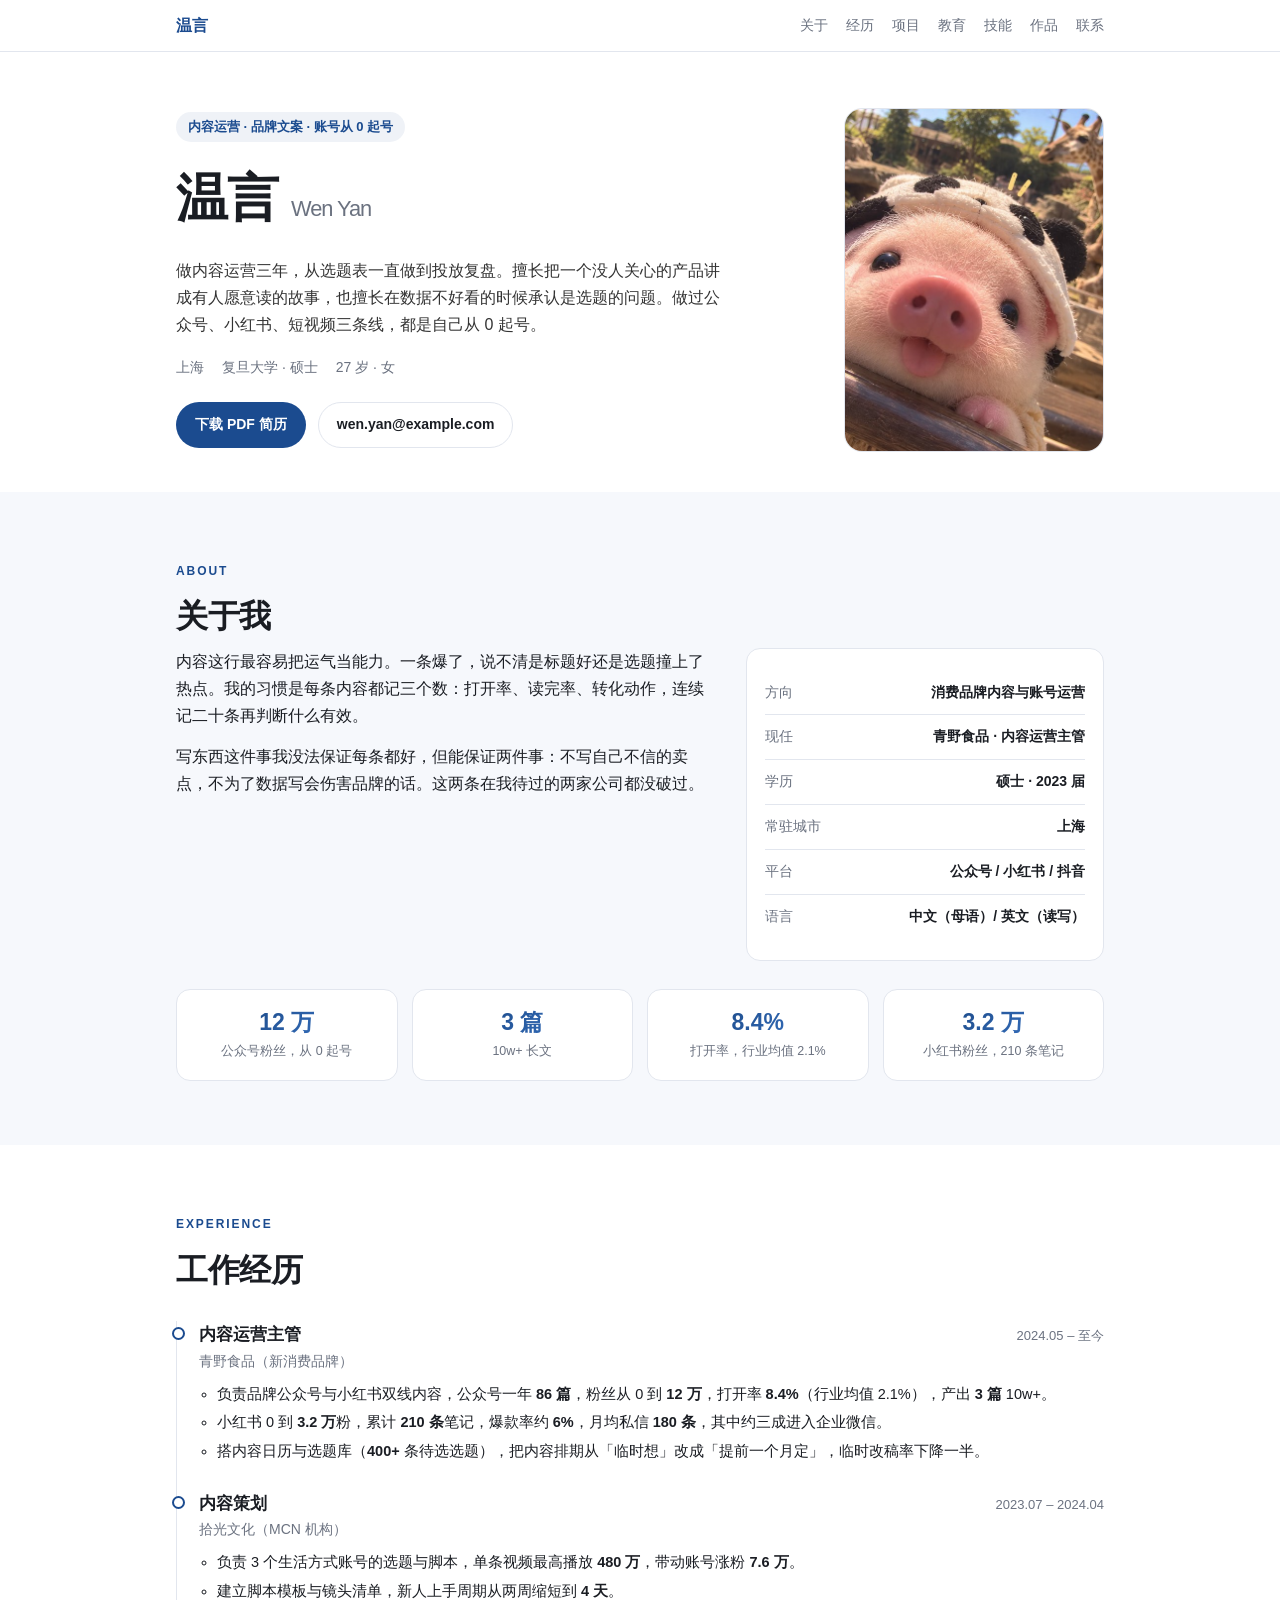
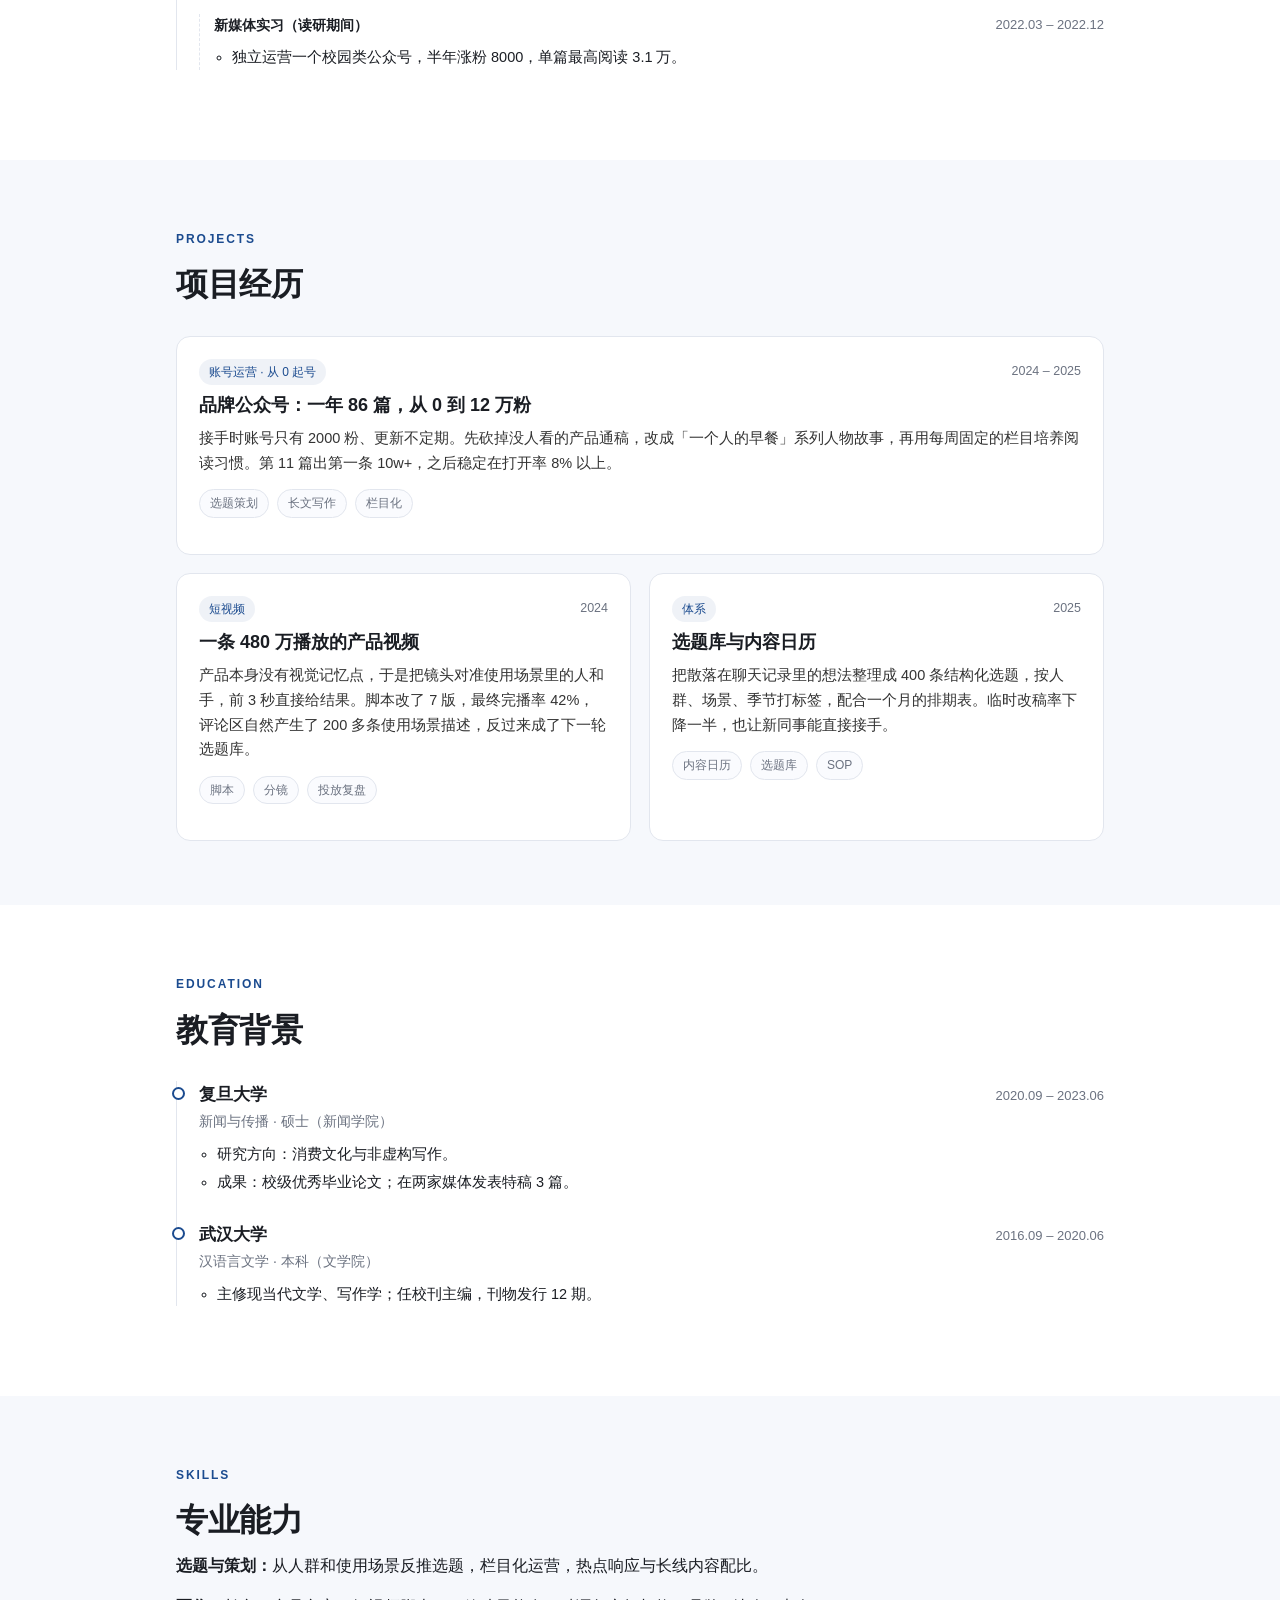
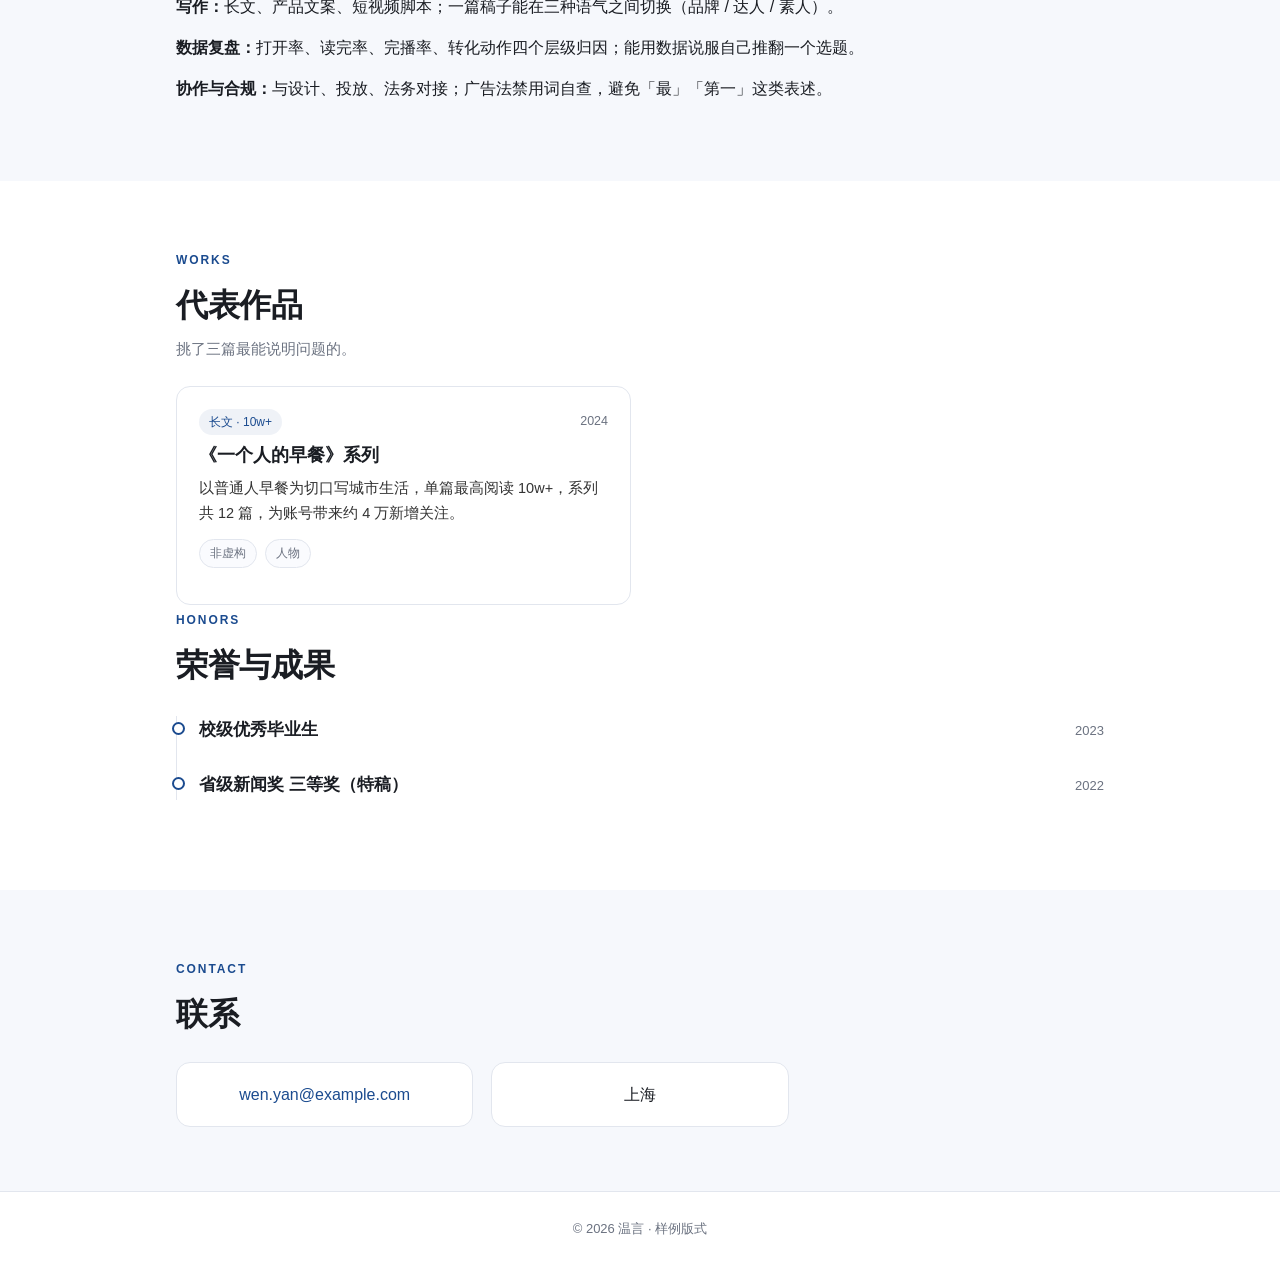
==== arts/index.html @ 9afc3bcb "resume samples: four disciplines, one page each" ====
<!DOCTYPE html>
<html lang="zh-CN">
<head>
<meta charset="UTF-8">
<meta name="viewport" content="width=device-width, initial-scale=1">
<title>温言 · 内容运营</title>
<meta name="description" content="新闻与传播硕士，消费品牌内容运营。做过公众号从 0 到 12 万粉、小红书 0 到 3 万粉，写过三条 10w+。">
<meta name="author" content="温言">
<meta name="robots" content="noindex, nofollow">
<meta property="og:title" content="温言 · 内容运营">
<meta property="og:type" content="profile">
<link rel="icon" type="image/png" sizes="32x32" href="assets/img/avatar-32.png">
<link rel="apple-touch-icon" href="assets/img/avatar-180.png">
<link rel="stylesheet" href="assets/css/style.css">
</head>
<body>
<nav class="nav"><div class="nav__inner"><a class="nav__brand" href="#top">温言</a>
<div class="nav__links">
<a href="#about">关于</a><a href="#experience">经历</a><a href="#projects">项目</a>
<a href="#education">教育</a><a href="#skills">技能</a><a href="#works">作品</a><a href="#contact">联系</a>
</div></div></nav>
<main id="top">
<section class="hero"><div class="wrap hero__inner"><div>
<p class="hero__eyebrow">内容运营 · 品牌文案 · 账号从 0 起号</p>
<h1 class="hero__name">温言<small>Wen Yan</small></h1>
<p class="hero__role">做内容运营三年，从选题表一直做到投放复盘。擅长把一个没人关心的产品讲成有人愿意读的故事，也擅长在数据不好看的时候承认是选题的问题。做过公众号、小红书、短视频三条线，都是自己从 0 起号。</p>
<ul class="hero__meta"><li>上海</li><li>复旦大学 · 硕士</li><li>27 岁 · 女</li></ul>
<div class="hero__cta"><a class="btn btn--primary" href="assets/resume.pdf" target="_blank" rel="noopener">下载 PDF 简历</a>
<a class="btn btn--ghost" href="mailto:wen.yan@example.com">wen.yan@example.com</a></div>
</div><div class="hero__avatar"><img src="assets/img/avatar.jpg" alt="温言" width="520" height="689"></div>
</div></section>

<section class="section section--alt" id="about"><div class="wrap">
<div class="section__head reveal"><span class="section__kicker">About</span><h2 class="section__title">关于我</h2></div>
<div class="about"><div class="about__text reveal"><p>内容这行最容易把运气当能力。一条爆了，说不清是标题好还是选题撞上了热点。我的习惯是每条内容都记三个数：打开率、读完率、转化动作，连续记二十条再判断什么有效。</p><p>写东西这件事我没法保证每条都好，但能保证两件事：不写自己不信的卖点，不为了数据写会伤害品牌的话。这两条在我待过的两家公司都没破过。</p></div>
<aside class="facts reveal"><dl><div class="facts__row"><dt>方向</dt><dd>消费品牌内容与账号运营</dd></div><div class="facts__row"><dt>现任</dt><dd>青野食品 · 内容运营主管</dd></div><div class="facts__row"><dt>学历</dt><dd>硕士 · 2023 届</dd></div><div class="facts__row"><dt>常驻城市</dt><dd>上海</dd></div><div class="facts__row"><dt>平台</dt><dd>公众号 / 小红书 / 抖音</dd></div><div class="facts__row"><dt>语言</dt><dd>中文（母语）/ 英文（读写）</dd></div></dl></aside></div>
<div class="stats reveal"><div class="stat"><span class="stat__num">12 万</span><span class="stat__label">公众号粉丝，从 0 起号</span></div><div class="stat"><span class="stat__num">3 篇</span><span class="stat__label">10w+ 长文</span></div><div class="stat"><span class="stat__num">8.4%</span><span class="stat__label">打开率，行业均值 2.1%</span></div><div class="stat"><span class="stat__num">3.2 万</span><span class="stat__label">小红书粉丝，210 条笔记</span></div></div>
</div></section>

<section class="section" id="experience"><div class="wrap">
<div class="section__head reveal"><span class="section__kicker">Experience</span><h2 class="section__title">工作经历</h2></div>
<ol class="timeline reveal"><li class="tl-item"><div class="tl-head"><div><h3 class="tl-title">内容运营主管</h3><div class="tl-org">青野食品（新消费品牌）</div></div><span class="tl-date">2024.05 – 至今</span></div><div class="tl-body"><ul><li>负责品牌公众号与小红书双线内容，公众号一年 <strong>86 篇</strong>，粉丝从 0 到 <strong>12 万</strong>，打开率 <strong>8.4%</strong>（行业均值 2.1%），产出 <strong>3 篇</strong> 10w+。</li><li>小红书 0 到 <strong>3.2 万</strong>粉，累计 <strong>210 条</strong>笔记，爆款率约 <strong>6%</strong>，月均私信 <strong>180 条</strong>，其中约三成进入企业微信。</li><li>搭内容日历与选题库（<strong>400+</strong> 条待选选题），把内容排期从「临时想」改成「提前一个月定」，临时改稿率下降一半。</li></ul></div></li><li class="tl-item"><div class="tl-head"><div><h3 class="tl-title">内容策划</h3><div class="tl-org">拾光文化（MCN 机构）</div></div><span class="tl-date">2023.07 – 2024.04</span></div><div class="tl-body"><ul><li>负责 3 个生活方式账号的选题与脚本，单条视频最高播放 <strong>480 万</strong>，带动账号涨粉 <strong>7.6 万</strong>。</li><li>建立脚本模板与镜头清单，新人上手周期从两周缩短到 <strong>4 天</strong>。</li></ul></div><div class="tl-sub"><div class="tl-sub__head"><span class="tl-sub__role">新媒体实习（读研期间）</span><span class="tl-date">2022.03 – 2022.12</span></div><div class="tl-body"><ul><li>独立运营一个校园类公众号，半年涨粉 8000，单篇最高阅读 3.1 万。</li></ul></div></div></li></ol>
</div></section>

<section class="section section--alt" id="projects"><div class="wrap">
<div class="section__head reveal"><span class="section__kicker">Projects</span><h2 class="section__title">项目经历</h2></div>
<div class="projects"><article class="card card--wide reveal"><div class="card__top"><span class="tag">账号运营 · 从 0 起号</span><span class="card__date">2024 – 2025</span></div><h3 class="card__title">品牌公众号：一年 86 篇，从 0 到 12 万粉</h3><p class="card__desc">接手时账号只有 2000 粉、更新不定期。先砍掉没人看的产品通稿，改成「一个人的早餐」系列人物故事，再用每周固定的栏目培养阅读习惯。第 11 篇出第一条 10w+，之后稳定在打开率 8% 以上。</p><div class="card__stack"><span class="chip">选题策划</span><span class="chip">长文写作</span><span class="chip">栏目化</span></div></article><article class="card reveal"><div class="card__top"><span class="tag">短视频</span><span class="card__date">2024</span></div><h3 class="card__title">一条 480 万播放的产品视频</h3><p class="card__desc">产品本身没有视觉记忆点，于是把镜头对准使用场景里的人和手，前 3 秒直接给结果。脚本改了 7 版，最终完播率 42%，评论区自然产生了 200 多条使用场景描述，反过来成了下一轮选题库。</p><div class="card__stack"><span class="chip">脚本</span><span class="chip">分镜</span><span class="chip">投放复盘</span></div></article><article class="card reveal"><div class="card__top"><span class="tag">体系</span><span class="card__date">2025</span></div><h3 class="card__title">选题库与内容日历</h3><p class="card__desc">把散落在聊天记录里的想法整理成 400 条结构化选题，按人群、场景、季节打标签，配合一个月的排期表。临时改稿率下降一半，也让新同事能直接接手。</p><div class="card__stack"><span class="chip">内容日历</span><span class="chip">选题库</span><span class="chip">SOP</span></div></article></div>
</div></section>

<section class="section" id="education"><div class="wrap">
<div class="section__head reveal"><span class="section__kicker">Education</span><h2 class="section__title">教育背景</h2></div>
<ol class="timeline reveal"><li class="tl-item"><div class="tl-head"><div><h3 class="tl-title">复旦大学</h3><div class="tl-org">新闻与传播 · 硕士（新闻学院）</div></div><span class="tl-date">2020.09 – 2023.06</span></div><div class="tl-body"><ul><li>研究方向：消费文化与非虚构写作。</li><li>成果：校级优秀毕业论文；在两家媒体发表特稿 3 篇。</li></ul></div></li><li class="tl-item"><div class="tl-head"><div><h3 class="tl-title">武汉大学</h3><div class="tl-org">汉语言文学 · 本科（文学院）</div></div><span class="tl-date">2016.09 – 2020.06</span></div><div class="tl-body"><ul><li>主修现当代文学、写作学；任校刊主编，刊物发行 12 期。</li></ul></div></li></ol>
</div></section>

<section class="section section--alt" id="skills"><div class="wrap">
<div class="section__head reveal"><span class="section__kicker">Skills</span><h2 class="section__title">专业能力</h2></div>
<div class="about__text reveal"><p><strong>选题与策划：</strong>从人群和使用场景反推选题，栏目化运营，热点响应与长线内容配比。</p><p><strong>写作：</strong>长文、产品文案、短视频脚本；一篇稿子能在三种语气之间切换（品牌 / 达人 / 素人）。</p><p><strong>数据复盘：</strong>打开率、读完率、完播率、转化动作四个层级归因；能用数据说服自己推翻一个选题。</p><p><strong>协作与合规：</strong>与设计、投放、法务对接；广告法禁用词自查，避免「最」「第一」这类表述。</p></div>
</div></section>

<section class="section" id="works"><div class="wrap">
<div class="section__head reveal"><span class="section__kicker">Works</span><h2 class="section__title">代表作品</h2>
<p class="section__desc">挑了三篇最能说明问题的。</p></div>
<div class="projects"><article class="card reveal"><div class="card__top"><span class="tag">长文 · 10w+</span><span class="card__date">2024</span></div><h3 class="card__title">《一个人的早餐》系列</h3><p class="card__desc">以普通人早餐为切口写城市生活，单篇最高阅读 10w+，系列共 12 篇，为账号带来约 4 万新增关注。</p><div class="card__stack"><span class="chip">非虚构</span><span class="chip">人物</span></div></article></div>
<div class="section__head reveal"><span class="section__kicker">Honors</span><h2 class="section__title">荣誉与成果</h2></div>
<ol class="timeline reveal"><li class="tl-item"><div class="tl-head"><div><h3 class="tl-title">校级优秀毕业生</h3></div><span class="tl-date">2023</span></div></li><li class="tl-item"><div class="tl-head"><div><h3 class="tl-title">省级新闻奖 三等奖（特稿）</h3></div><span class="tl-date">2022</span></div></li></ol>
</div></section>

<section class="section section--alt" id="contact"><div class="wrap">
<div class="section__head reveal"><span class="section__kicker">Contact</span><h2 class="section__title">联系</h2></div>
<div class="contact-grid reveal"><div class="contact-card"><a href="mailto:wen.yan@example.com">wen.yan@example.com</a></div><div class="contact-card">上海</div></div>
</div></section>
</main>
<footer class="footer"><div class="wrap">© 2026 温言 · 样例版式</div></footer>
<script src="assets/js/main.js"></script>
</body>
</html>
---- arts/assets/css/style.css ----
/* Design tokens + base layout for an online resume site.
   Copy to assets/css/style.css and extend per section. */

:root{
  --accent:#1b4b8f;
  --accent-2:#3f7ed4;
  --text:#1a1d23;
  --text-mute:#6b7280;
  --bg:#ffffff;
  --bg-alt:#f6f8fc;
  --line:#e2e6ee;
  --surface:#ffffff;
  --radius:14px;
  --pad:clamp(20px,5vw,56px);
  --max:1040px;
}

*{box-sizing:border-box}
html{scroll-behavior:smooth}
body{
  margin:0;color:var(--text);background:var(--bg);
  font-family:"Source Han Sans SC","Noto Sans SC","PingFang SC","Microsoft YaHei",-apple-system,sans-serif;
  font-size:16px;line-height:1.7;-webkit-font-smoothing:antialiased;
}
a{color:var(--accent);text-decoration:none}
a:hover{text-decoration:underline}
img{max-width:100%;height:auto;display:block}

/* ---------- nav ---------- */
.nav{
  position:sticky;top:0;z-index:50;background:rgba(255,255,255,.9);
  backdrop-filter:blur(10px);border-bottom:1px solid var(--line);
}
.nav__inner{max-width:var(--max);margin:0 auto;padding:12px var(--pad);
  display:flex;align-items:center;justify-content:space-between;gap:16px}
.nav__brand{font-weight:700;letter-spacing:.02em}
.nav__links{display:flex;gap:18px;font-size:14px;flex-wrap:wrap}
.nav__links a{color:var(--text-mute)}
.nav__links a.is-active{color:var(--accent);font-weight:600}

/* ---------- sections ---------- */
.section{padding:64px 0}
.section--alt{background:var(--bg-alt)}
.wrap{max-width:var(--max);margin:0 auto;padding:0 var(--pad)}
.section__kicker{font-size:12px;letter-spacing:.16em;text-transform:uppercase;color:var(--accent);font-weight:600}
.section__title{font-size:clamp(24px,3vw,32px);margin:6px 0 4px;letter-spacing:-.01em}
.section__desc{color:var(--text-mute);margin:0 0 8px;font-size:15px}

/* ---------- hero ---------- */
.hero{padding:56px 0 40px}
.hero__inner{display:grid;grid-template-columns:minmax(0,1.6fr) minmax(0,1fr);gap:32px;align-items:center}
.hero__eyebrow{display:inline-block;margin:0 0 12px;padding:4px 12px;border-radius:999px;
  background:rgba(27,75,143,.07);color:var(--accent);font-size:13px;font-weight:600}
.hero__name{font-size:clamp(34px,5vw,52px);margin:0;letter-spacing:-.02em}
.hero__name small{font-size:.42em;color:var(--text-mute);margin-left:.6em;font-weight:500}
.hero__role{font-size:16px;margin:14px 0 0;color:#333;max-width:46em}
.hero__meta{list-style:none;display:flex;flex-wrap:wrap;gap:18px;padding:0;margin:18px 0 0;color:var(--text-mute);font-size:14px}
.hero__meta li{display:inline-flex;gap:6px;align-items:center}
.hero__meta svg{width:16px;height:16px}
.hero__cta{display:flex;gap:12px;margin-top:22px;flex-wrap:wrap}
.hero__avatar img{border-radius:18px;border:1px solid var(--line);width:100%;max-width:260px;margin-left:auto}
.btn{display:inline-flex;align-items:center;gap:8px;padding:10px 18px;border-radius:999px;
  font-size:14px;font-weight:600;border:1px solid transparent}
.btn--primary{background:var(--accent);color:#fff}
.btn--primary:hover{background:#163f78;text-decoration:none}
.btn--ghost{border-color:var(--line);color:var(--text)}
.btn svg{width:16px;height:16px}

/* ---------- about ---------- */
.about{display:grid;grid-template-columns:minmax(0,1.5fr) minmax(0,1fr);gap:32px;align-items:start}
.about__text p{margin:0 0 14px}
.facts{background:var(--surface);border:1px solid var(--line);border-radius:var(--radius);padding:6px 18px}
.facts__row{display:flex;justify-content:space-between;gap:16px;padding:10px 0;border-bottom:1px solid var(--line);font-size:14px}
.facts__row:last-child{border-bottom:0}
.facts dt{color:var(--text-mute)}
.facts dd{margin:0;font-weight:600;text-align:right}

/* ---------- stats ---------- */
.stats{display:grid;grid-template-columns:repeat(4,minmax(0,1fr));gap:14px;margin-top:28px}
.stat{background:var(--surface);border:1px solid var(--line);border-radius:var(--radius);padding:18px 14px;text-align:center}
.stat__num{display:block;font-size:23px;font-weight:680;line-height:1.25;color:var(--accent);
  background:linear-gradient(135deg,#123a70,#3f7ed4);-webkit-background-clip:text;background-clip:text;-webkit-text-fill-color:transparent}
.stat__label{display:block;margin-top:4px;font-size:12.5px;color:var(--text-mute)}

/* ---------- timeline ---------- */
.timeline{list-style:none;margin:24px 0 0;padding:0 0 0 22px;border-left:1px solid var(--line)}
.tl-item{position:relative;margin-bottom:26px}
.tl-item::before{content:"";position:absolute;left:-27px;top:6px;width:9px;height:9px;border-radius:50%;
  background:#fff;border:2px solid var(--accent)}
.tl-head{display:flex;justify-content:space-between;gap:16px;align-items:baseline}
.tl-title{margin:0;font-size:17px}
.tl-org{color:var(--text-mute);font-size:14px}
.tl-date{color:var(--text-mute);font-size:13px;white-space:nowrap}
.tl-body ul{margin:8px 0 0;padding-left:18px}
.tl-body li{margin:4px 0;font-size:14.5px}
.tl-sub{margin:10px 0 0 0;padding-left:14px;border-left:1px dashed var(--line)}
.tl-sub__head{display:flex;justify-content:space-between;gap:12px;font-size:14px;color:var(--text-mute)}
.tl-sub__role{font-weight:600;color:var(--text)}

/* ---------- cards ---------- */
.projects{display:grid;grid-template-columns:repeat(2,minmax(0,1fr));gap:18px;margin-top:24px}
.card{background:var(--surface);border:1px solid var(--line);border-radius:var(--radius);padding:22px}
.card--wide{grid-column:1 / -1}
.card__top{display:flex;justify-content:space-between;gap:12px;align-items:center;margin-bottom:8px}
.tag{font-size:12px;color:var(--accent);background:rgba(27,75,143,.07);padding:3px 10px;border-radius:999px}
.card__date{font-size:12.5px;color:var(--text-mute)}
.card__title{margin:0 0 8px;font-size:18px;line-height:1.4}
.card__desc{margin:0;font-size:14.5px;color:#333}
.card__stack{display:flex;flex-wrap:wrap;gap:8px;margin:14px 0}
.chip{font-size:12px;color:var(--text-mute);border:1px solid var(--line);border-radius:999px;padding:3px 10px;background:#fafbfe}
.card__links{display:flex;gap:16px;font-size:14px}

/* ---------- contact / footer ---------- */
.contact-grid{display:grid;grid-template-columns:repeat(3,minmax(0,1fr));gap:18px;margin-top:20px}
.contact-card{background:var(--surface);border:1px solid var(--line);border-radius:var(--radius);padding:18px;text-align:center}
.footer{border-top:1px solid var(--line);padding:26px 0;color:var(--text-mute);font-size:13px;text-align:center}

/* ---------- reveal ---------- */
.reveal{opacity:1;transform:none}
.js .reveal{opacity:0;transform:translateY(10px);transition:opacity .5s ease,transform .5s ease}
.js .reveal.is-in{opacity:1;transform:none}

/* ---------- responsive ---------- */
@media (max-width:1024px){
  .hero__inner,.about{grid-template-columns:1fr}
  .hero__avatar img{margin:0}
  .stats{grid-template-columns:repeat(2,minmax(0,1fr))}
}
@media (max-width:640px){
  .section{padding:44px 0}
  .projects{grid-template-columns:1fr}
  .contact-grid{grid-template-columns:1fr}
  .nav__links{gap:12px;font-size:13px}
}
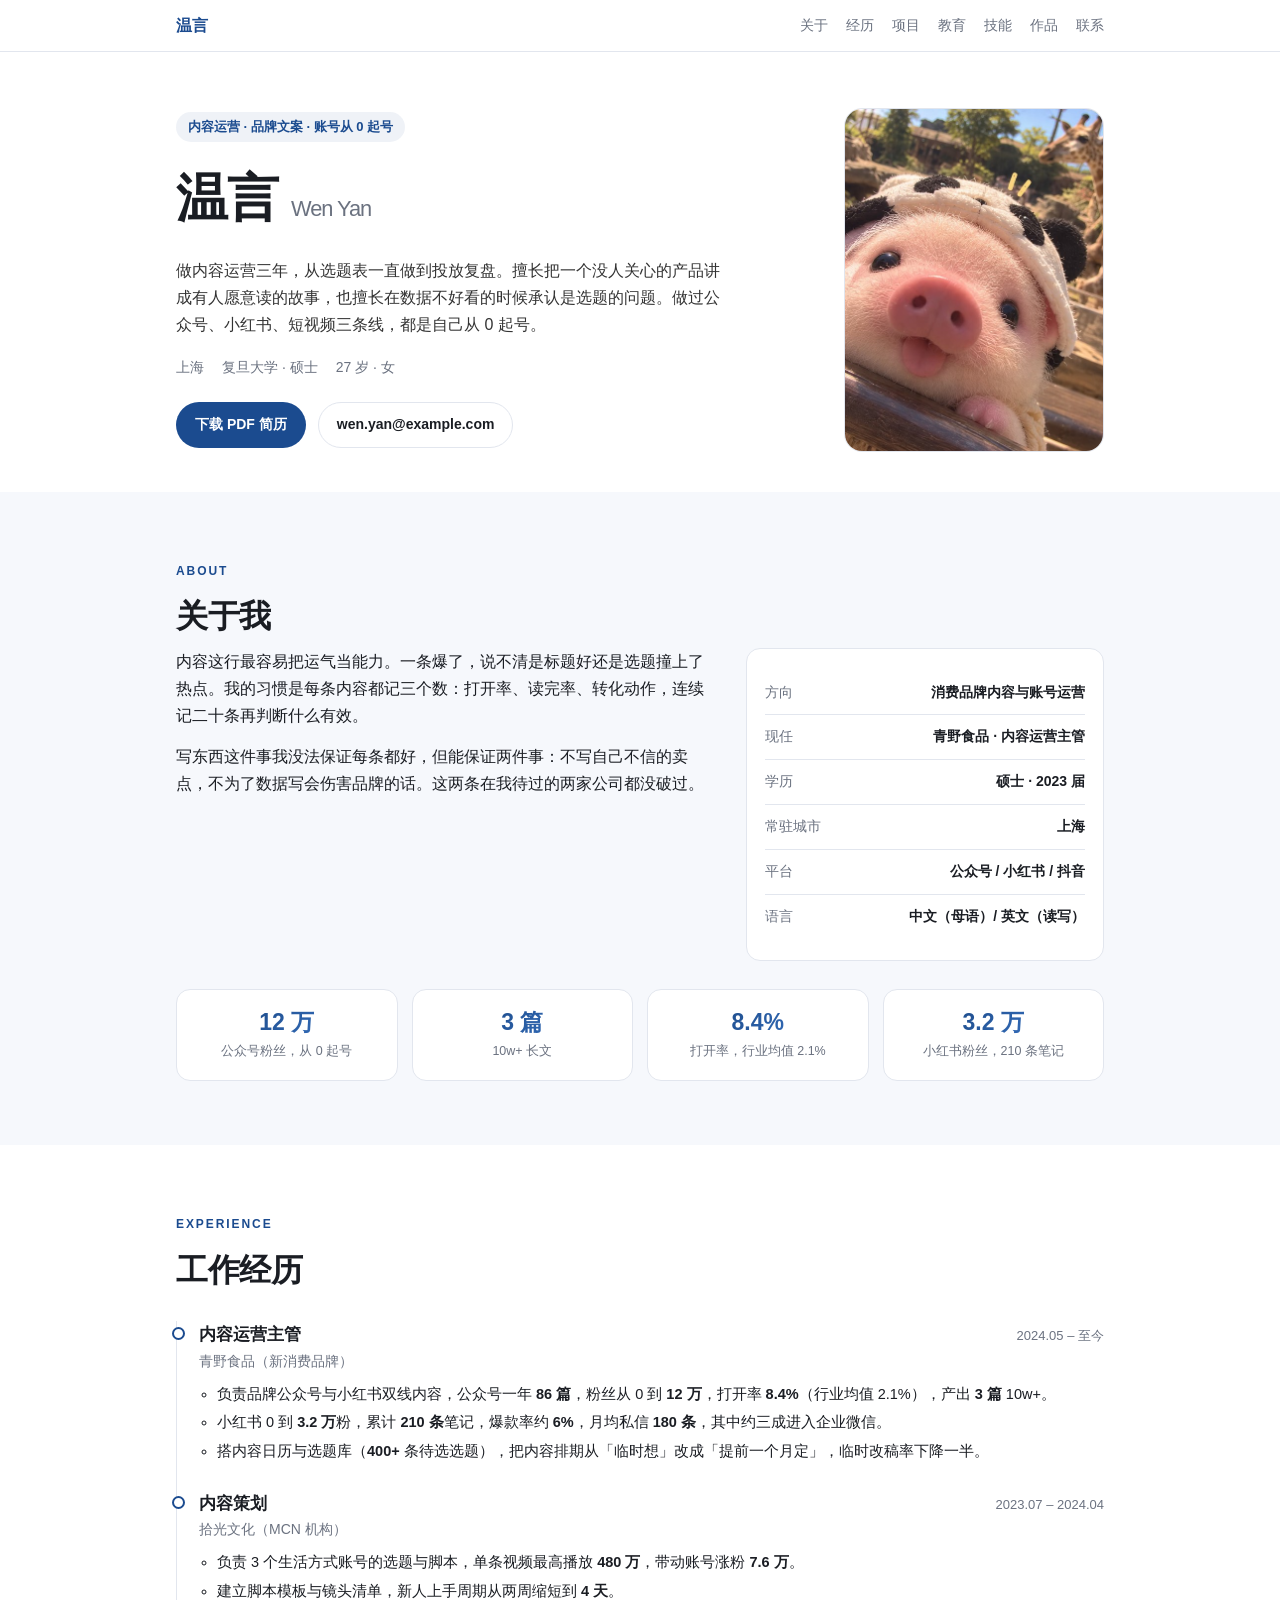
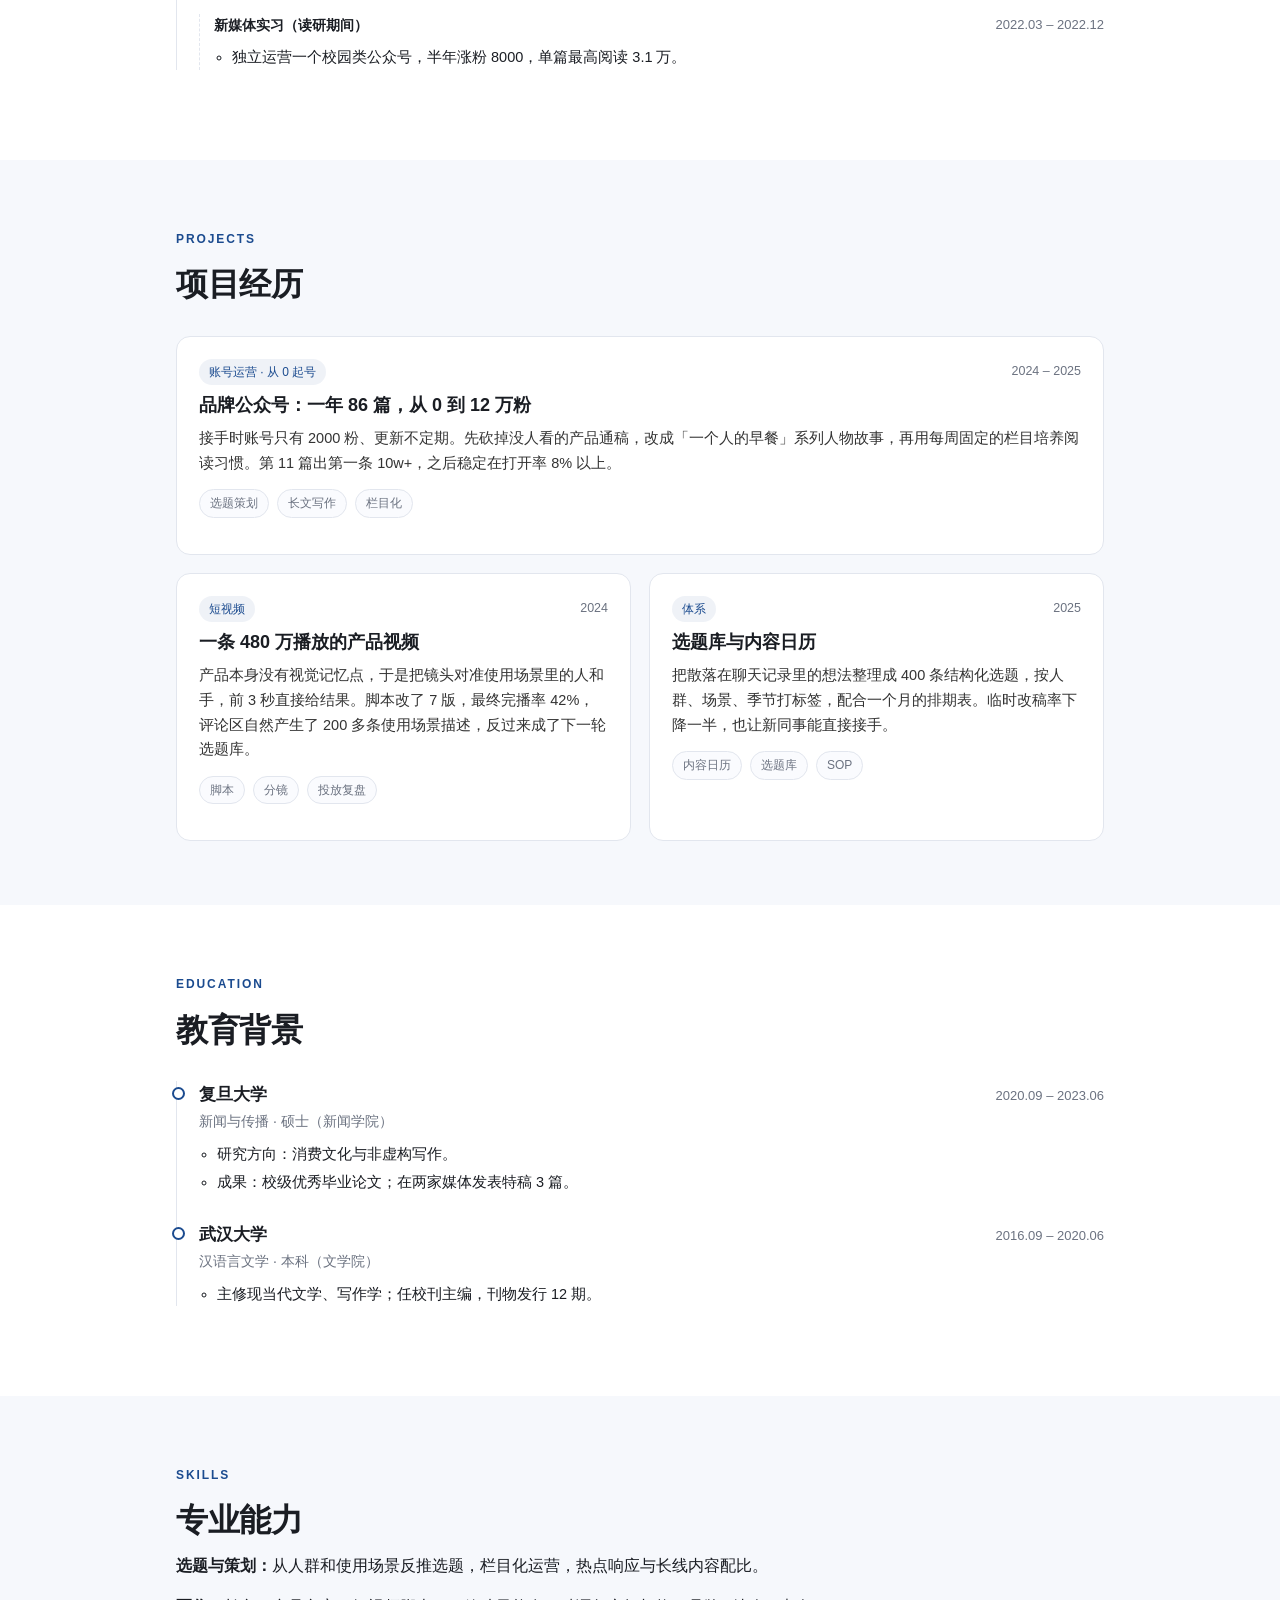
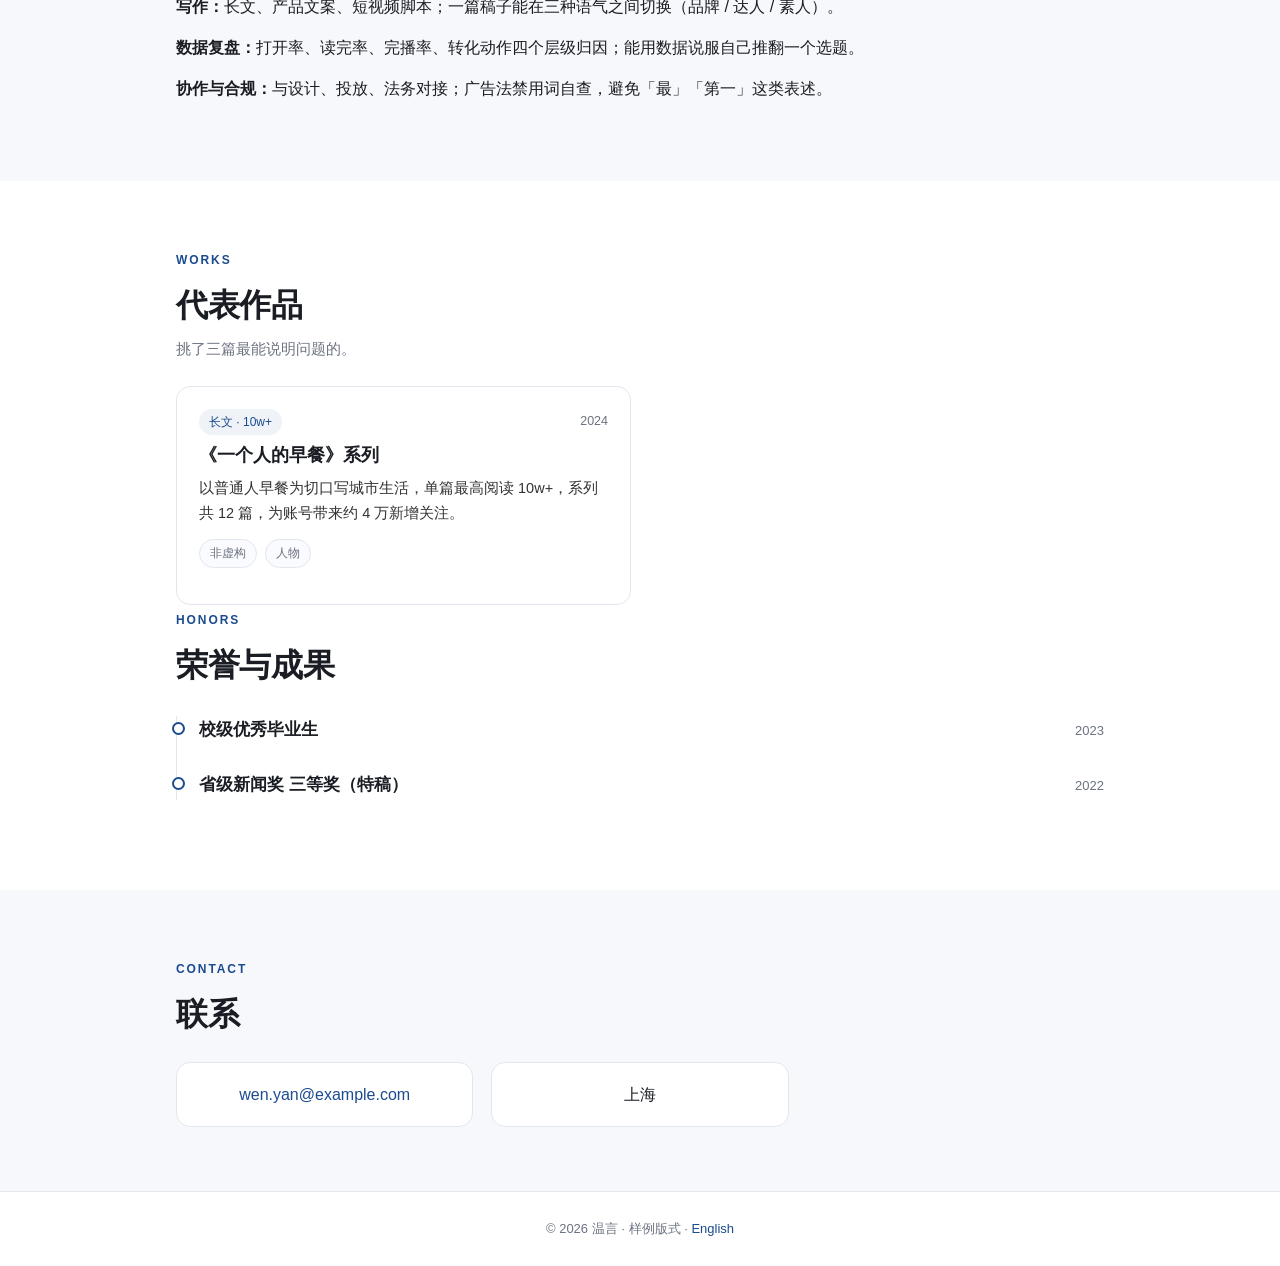
==== commit bada3e00: "add english pages and footer links" ====
--- a/arts/index.html
+++ b/arts/index.html
@@ -70,7 +70,7 @@
 <div class="contact-grid reveal"><div class="contact-card"><a href="mailto:wen.yan@example.com">wen.yan@example.com</a></div><div class="contact-card">上海</div></div>
 </div></section>
 </main>
-<footer class="footer"><div class="wrap">© 2026 温言 · 样例版式</div></footer>
+<footer class="footer"><div class="wrap">© 2026 温言 · 样例版式 · <a href="en/">English</a></div></footer>
 <script src="assets/js/main.js"></script>
 </body>
 </html>
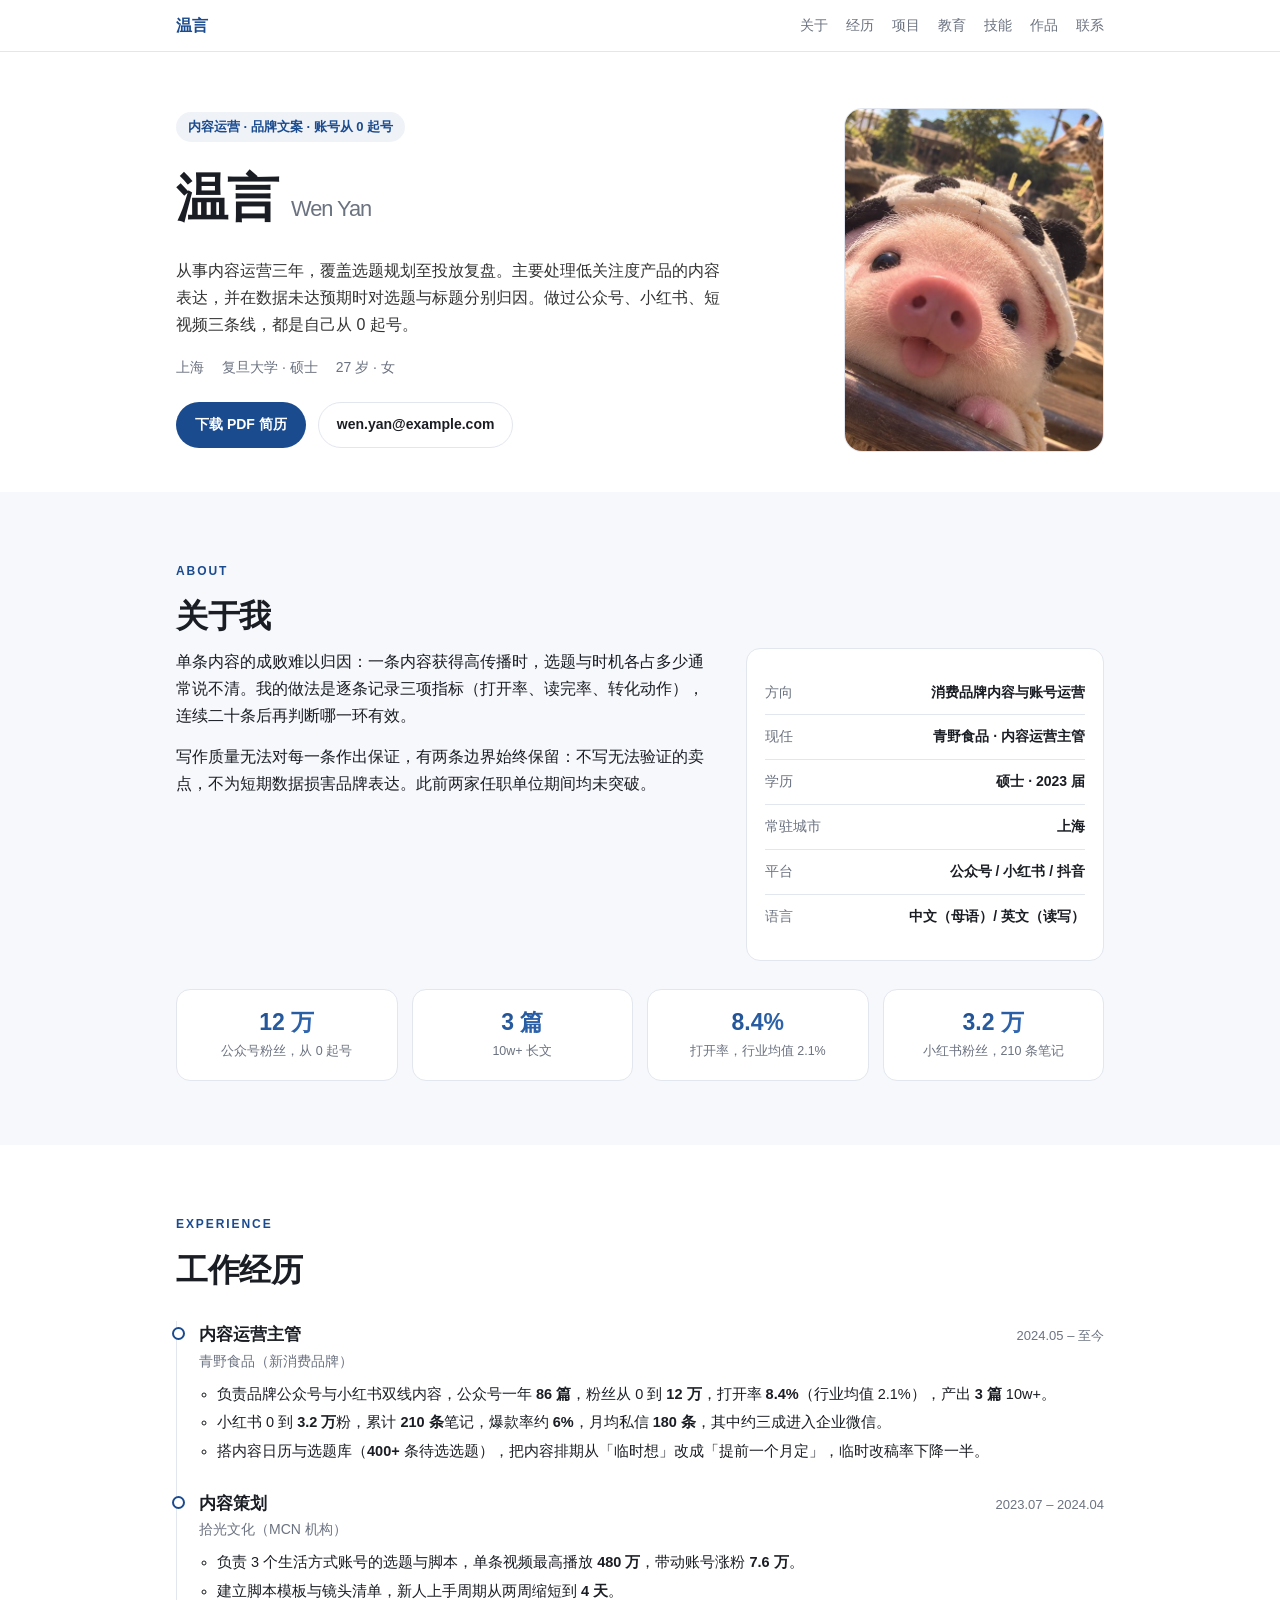
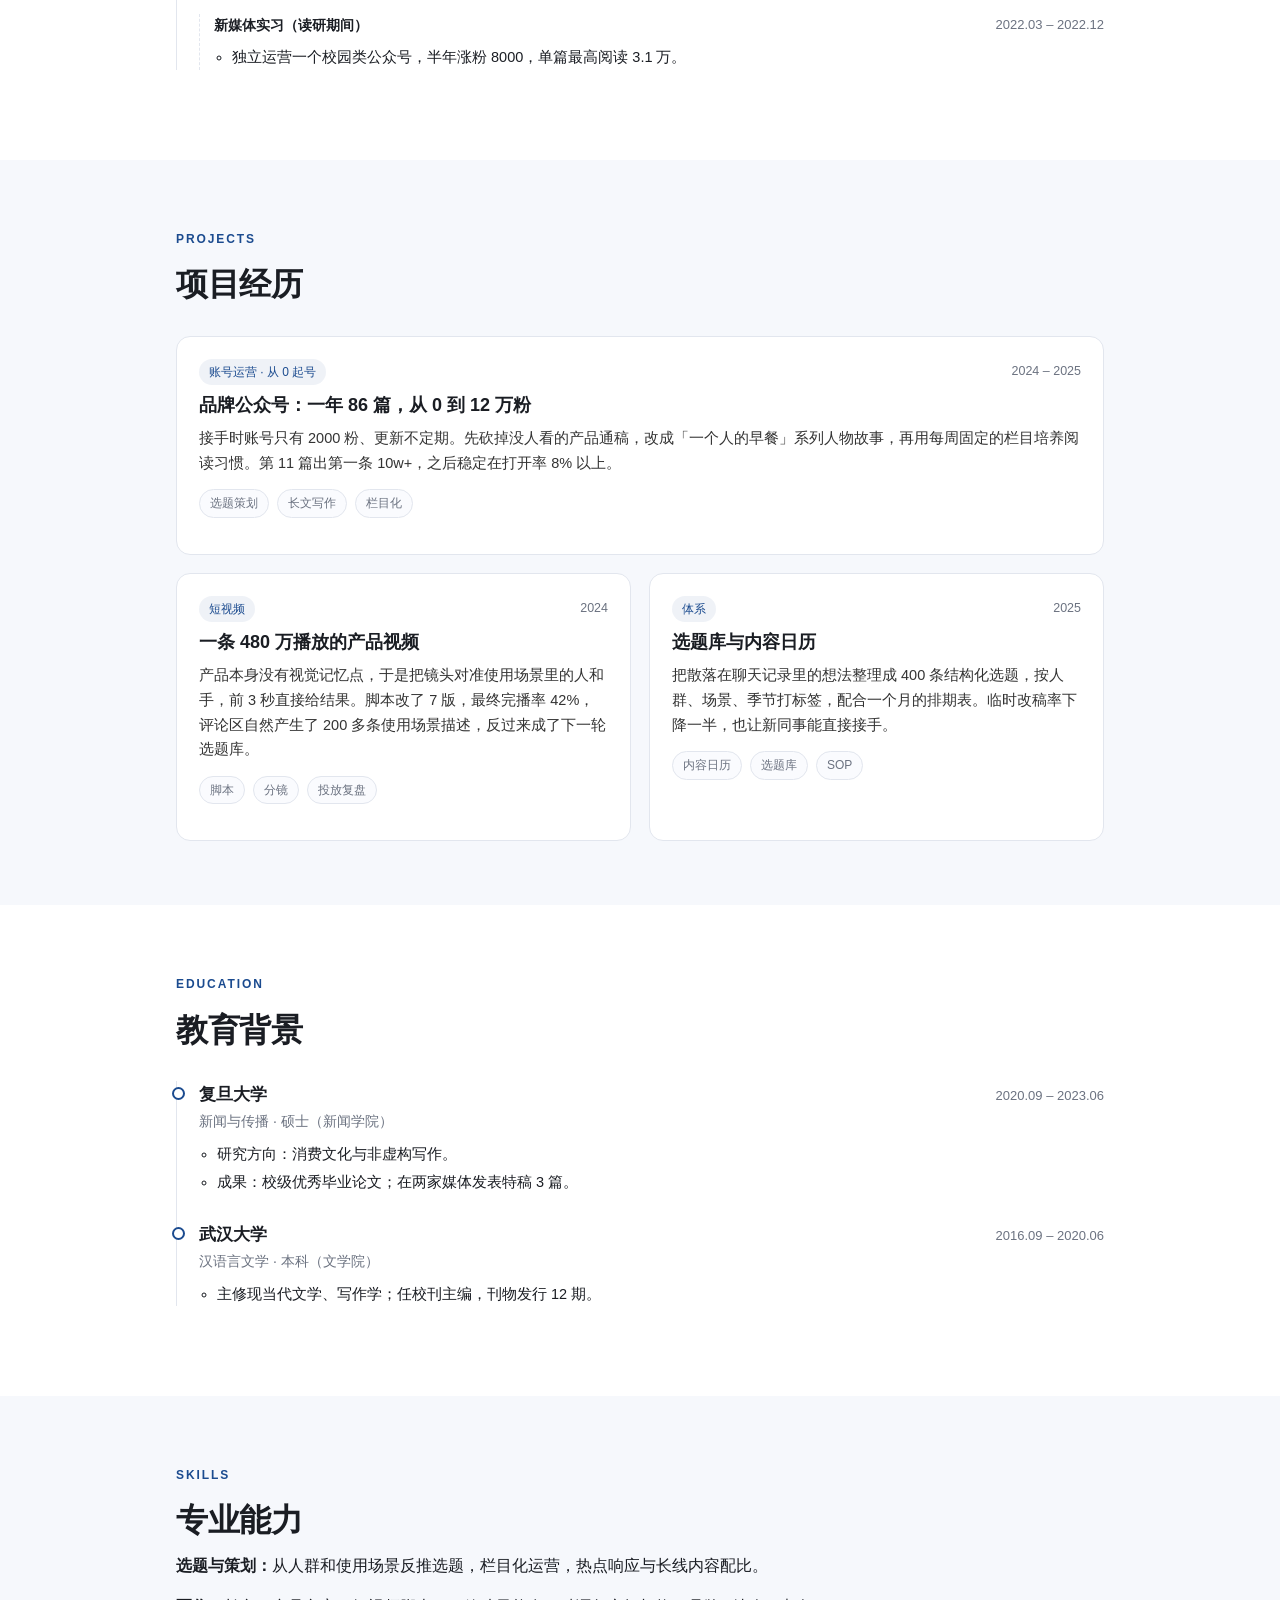
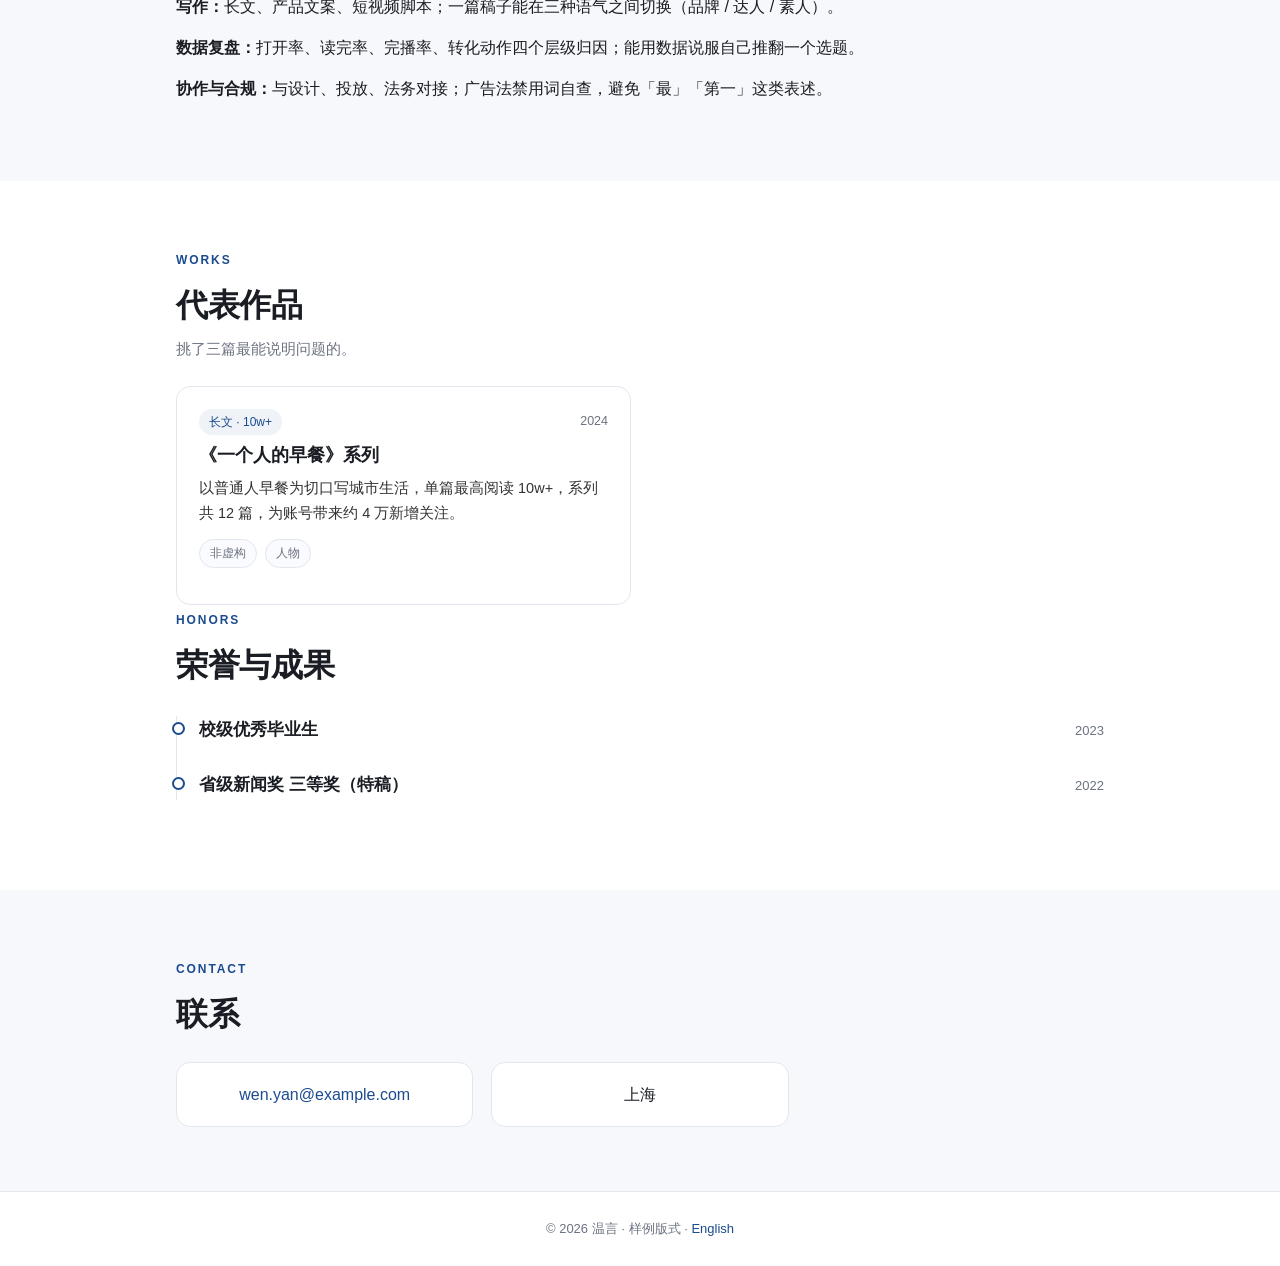
==== commit 7950df41: "copy: tighten to formal register" ====
--- a/arts/index.html
+++ b/arts/index.html
@@ -23,7 +23,7 @@
 <section class="hero"><div class="wrap hero__inner"><div>
 <p class="hero__eyebrow">内容运营 · 品牌文案 · 账号从 0 起号</p>
 <h1 class="hero__name">温言<small>Wen Yan</small></h1>
-<p class="hero__role">做内容运营三年，从选题表一直做到投放复盘。擅长把一个没人关心的产品讲成有人愿意读的故事，也擅长在数据不好看的时候承认是选题的问题。做过公众号、小红书、短视频三条线，都是自己从 0 起号。</p>
+<p class="hero__role">从事内容运营三年，覆盖选题规划至投放复盘。主要处理低关注度产品的内容表达，并在数据未达预期时对选题与标题分别归因。做过公众号、小红书、短视频三条线，都是自己从 0 起号。</p>
 <ul class="hero__meta"><li>上海</li><li>复旦大学 · 硕士</li><li>27 岁 · 女</li></ul>
 <div class="hero__cta"><a class="btn btn--primary" href="assets/resume.pdf" target="_blank" rel="noopener">下载 PDF 简历</a>
 <a class="btn btn--ghost" href="mailto:wen.yan@example.com">wen.yan@example.com</a></div>
@@ -32,7 +32,7 @@
 
 <section class="section section--alt" id="about"><div class="wrap">
 <div class="section__head reveal"><span class="section__kicker">About</span><h2 class="section__title">关于我</h2></div>
-<div class="about"><div class="about__text reveal"><p>内容这行最容易把运气当能力。一条爆了，说不清是标题好还是选题撞上了热点。我的习惯是每条内容都记三个数：打开率、读完率、转化动作，连续记二十条再判断什么有效。</p><p>写东西这件事我没法保证每条都好，但能保证两件事：不写自己不信的卖点，不为了数据写会伤害品牌的话。这两条在我待过的两家公司都没破过。</p></div>
+<div class="about"><div class="about__text reveal"><p>单条内容的成败难以归因：一条内容获得高传播时，选题与时机各占多少通常说不清。我的做法是逐条记录三项指标（打开率、读完率、转化动作），连续二十条后再判断哪一环有效。</p><p>写作质量无法对每一条作出保证，有两条边界始终保留：不写无法验证的卖点，不为短期数据损害品牌表达。此前两家任职单位期间均未突破。</p></div>
 <aside class="facts reveal"><dl><div class="facts__row"><dt>方向</dt><dd>消费品牌内容与账号运营</dd></div><div class="facts__row"><dt>现任</dt><dd>青野食品 · 内容运营主管</dd></div><div class="facts__row"><dt>学历</dt><dd>硕士 · 2023 届</dd></div><div class="facts__row"><dt>常驻城市</dt><dd>上海</dd></div><div class="facts__row"><dt>平台</dt><dd>公众号 / 小红书 / 抖音</dd></div><div class="facts__row"><dt>语言</dt><dd>中文（母语）/ 英文（读写）</dd></div></dl></aside></div>
 <div class="stats reveal"><div class="stat"><span class="stat__num">12 万</span><span class="stat__label">公众号粉丝，从 0 起号</span></div><div class="stat"><span class="stat__num">3 篇</span><span class="stat__label">10w+ 长文</span></div><div class="stat"><span class="stat__num">8.4%</span><span class="stat__label">打开率，行业均值 2.1%</span></div><div class="stat"><span class="stat__num">3.2 万</span><span class="stat__label">小红书粉丝，210 条笔记</span></div></div>
 </div></section>
